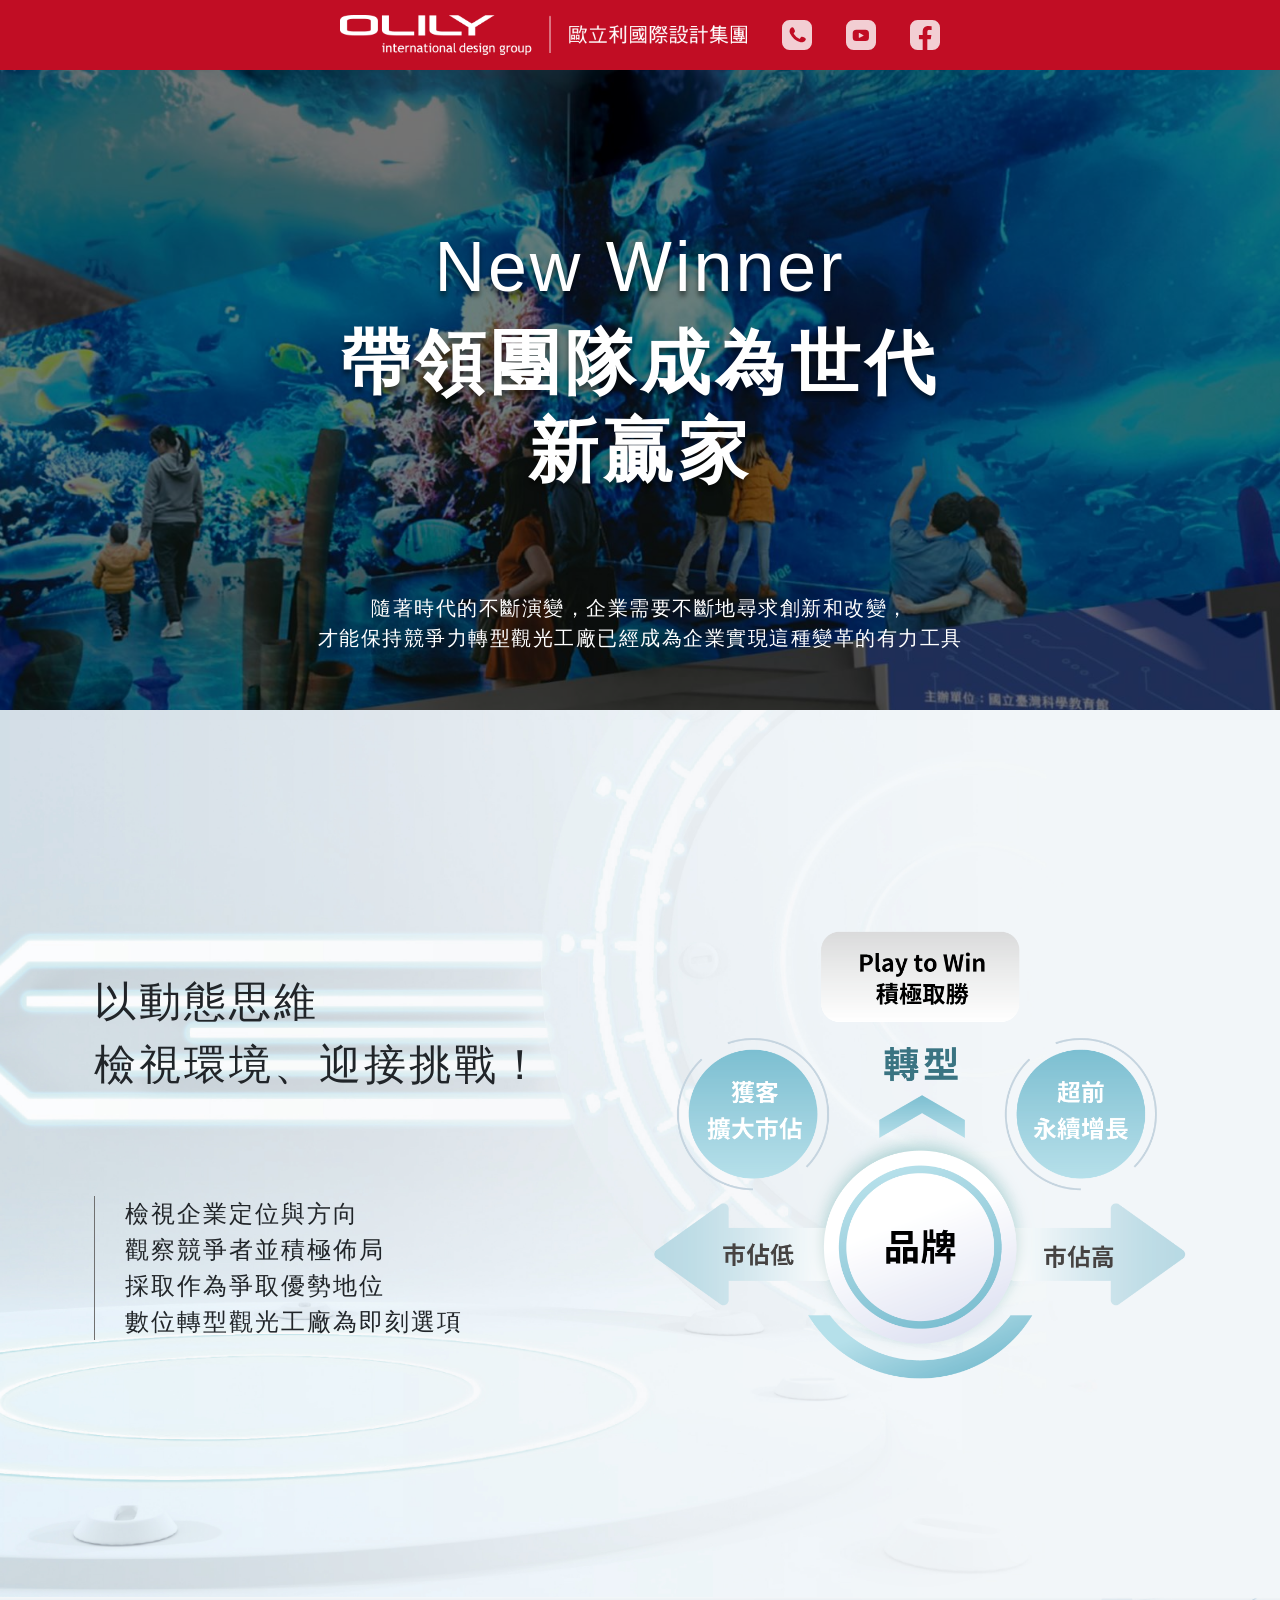
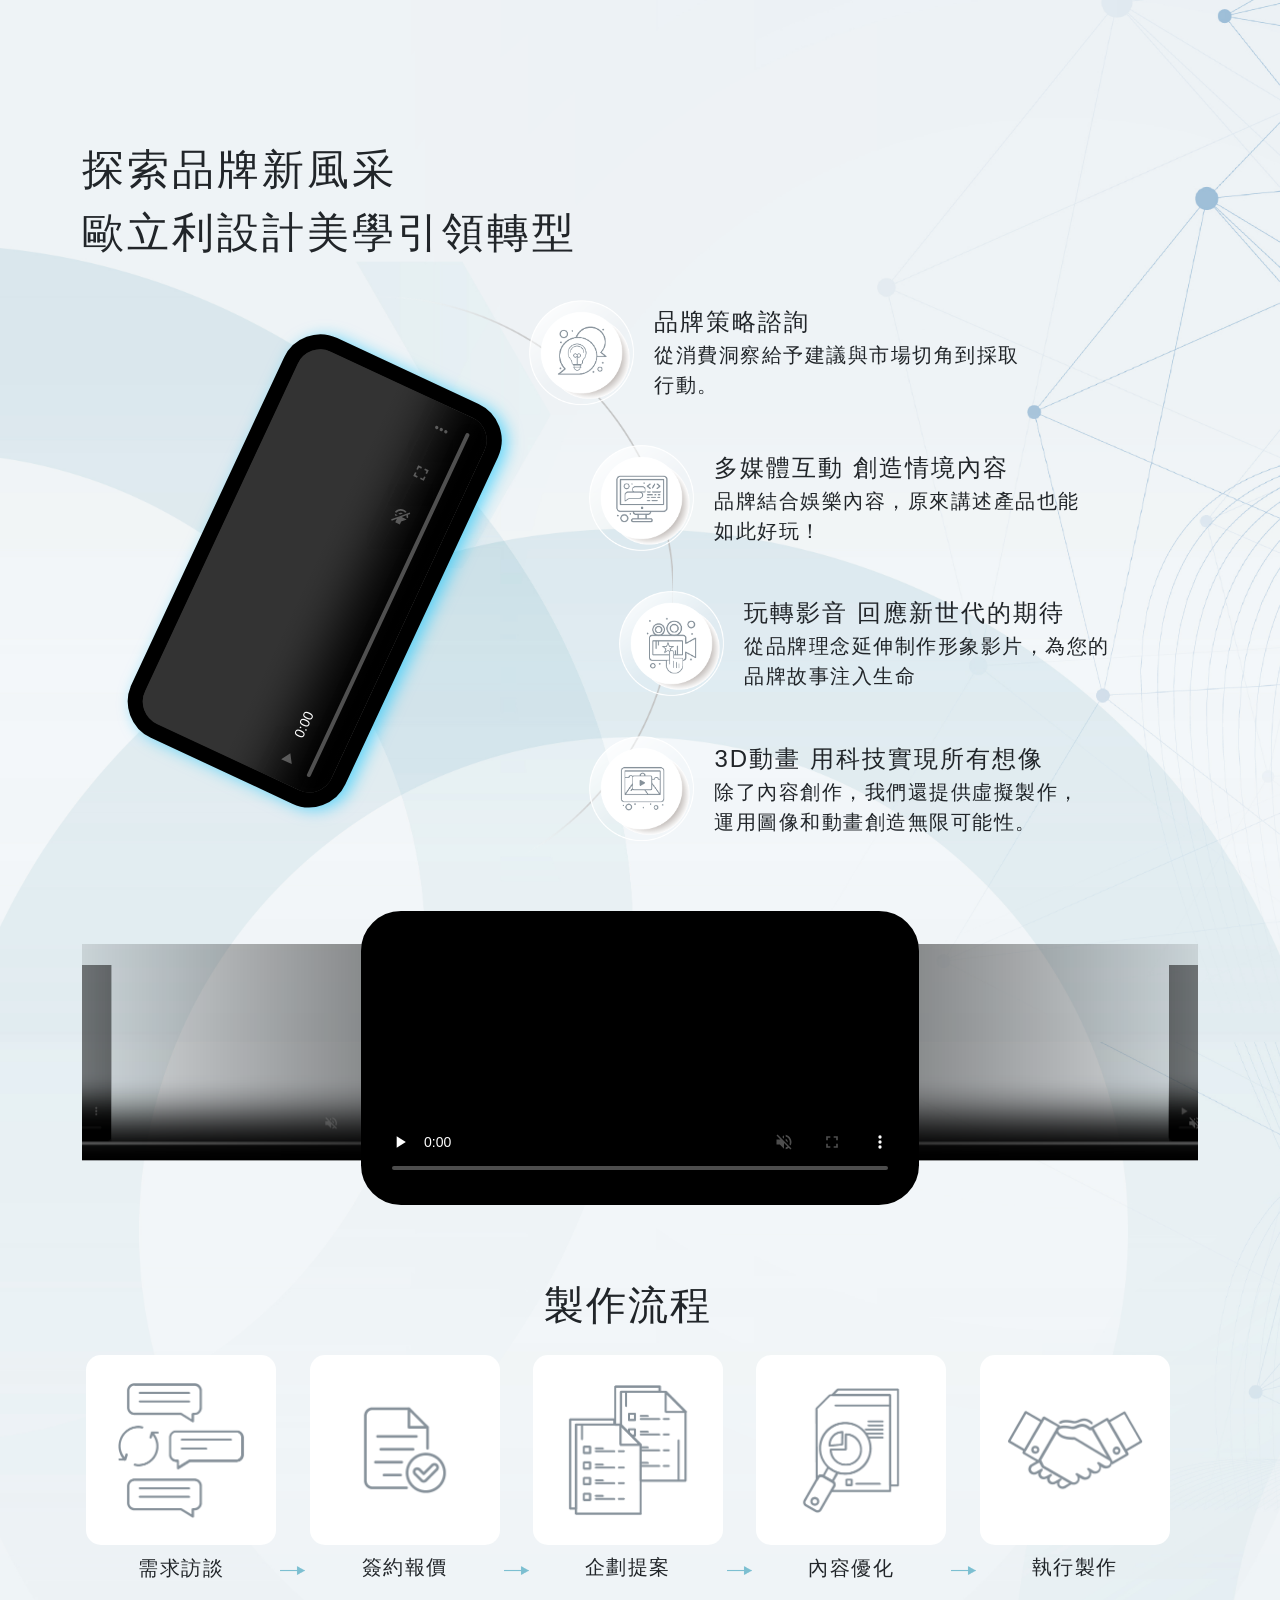
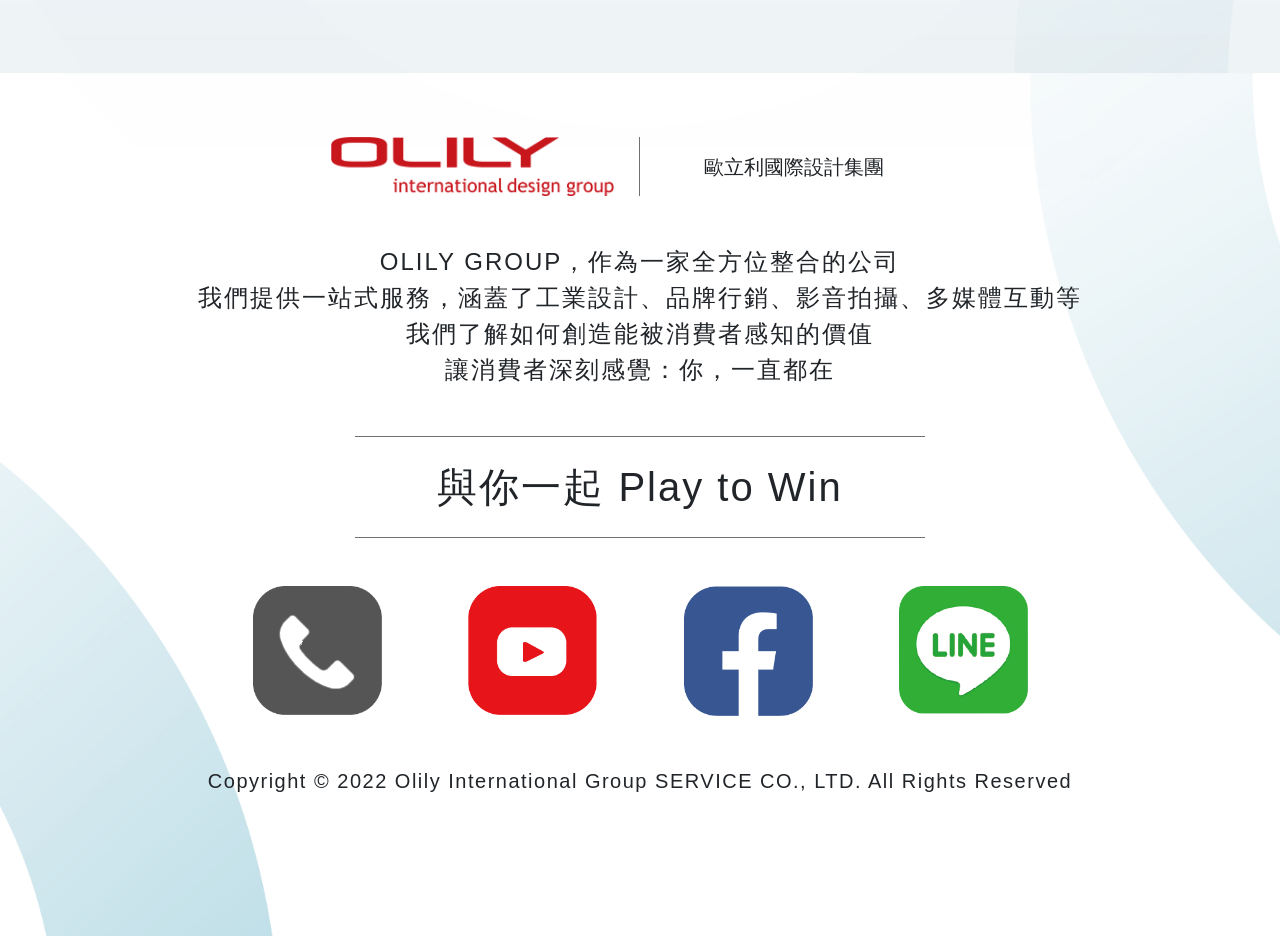
==== index.html @ 5046ef15 "push files" ====
<!DOCTYPE html>
<html lang="zh-TW">
<head>
    <meta charset="UTF-8">
    <meta http-equiv="X-UA-Compatible" content="IE=edge">
    <meta name="viewport" content="width=device-width, initial-scale=1.0">
    <title>歐立利影音服務EDM</title>
    <!-- line FB  -->
	<meta property="og:title" content="帶領團隊成為世代新贏家" />
	<meta property="og:description" content="以動態思維檢視環境、迎接挑戰！數位轉型為即刻選項" />
	<meta property="og:image" content="./img/share_1000X525.jpg" />
	<meta property="og:url" content="https://www.o-plus.com.tw/MediaLab6.0"/>
    <meta property="og:image:width" content="1000" />
    <meta property="og:image:height" content="525" />
    <meta name="twitter:title" content="帶領團隊成為世代新贏家">
    <link rel="shortcut icon" href="./img/icon.png" sizes="32x32">
    <!-- bootstrap -->
    <link href="https://cdn.jsdelivr.net/npm/bootstrap@5.0.2/dist/css/bootstrap.min.css" rel="stylesheet" integrity="sha384-EVSTQN3/azprG1Anm3QDgpJLIm9Nao0Yz1ztcQTwFspd3yD65VohhpuuCOmLASjC" crossorigin="anonymous">
    <link rel="stylesheet" href="https://cdn.jsdelivr.net/npm/bootstrap-icons@1.10.2/font/bootstrap-icons.css">
    <!-- CSS  -->
	<link rel="stylesheet" href="./css/reset.css">
    <link rel="stylesheet" href="./css/style.css">
</head>  
<body>
    <nav>
        <div class="logo_bar">
            <a href="https://www.olily.com/" target="_blank" alt="歐立利國際設計集團" title="歐立利國際設計集團"><img src="./img/logo_olily_w.png" alt="歐立利國際設計集團"></a>
            <a href="tel:02-26551989" class="icon"><img src="./img/icon_phone.svg" alt="電話" title="電話"></a>
            <a href="https://www.youtube.com/user/odesigner" target="_blank" class="icon"><img src="./img/icon_yt.svg" alt="Youtube" title="Youtube"></a>
            <a href="https://www.facebook.com/Olily.Design" target="_blank" class="icon"><img src="./img/icon_fb.svg" alt="Facebook" title="Facebook"></a>
        </div>
    </nav>
    <section class="video">
        <div class="video_mp4">
            <video id="myVideo_pad" autoplay="autoplay" loop="loop" muted defaultMuted playsinline poster="./upload/video_bg.JPG">
                <source src="./videos/s1_video2.mp4" type="video/mp4">
            </video>
        </div>
        <div class="video_title1">
            <h1 class="fz_l">New Winner</h1>
            <h2 class="fz_xl">帶領團隊成為世代<br>新贏家</h2>
        </div>
        <div class="video_title2">
            <h2 class="fz_xs">隨著時代的不斷演變，企業需要不斷地尋求創新和改變，<br>才能保持競爭力轉型觀光工廠已經成為企業實現這種變革的有力工具</h2>
        </div>
    </section>
    <main>
        <section class="first" id="first">
            <div class="container">
                <div class="row m-auto d-flex align-items-center">
                    <div class="col-md-6 col-12">
                        <div class="subtitle">
                            <h2 class="fz_ls">以動態思維<br>檢視環境、迎接挑戰！</h2>
                        </div>
                        <div class="featured">
                            <p class="fz_s">檢視企業定位與方向</p>
                            <p class="fz_s">觀察競爭者並積極佈局</p>
                            <p class="fz_s">採取作為爭取優勢地位</p>
                            <p class="fz_s">數位轉型觀光工廠為即刻選項</p>
                        </div>
                    </div>
                    <div class="col-md-6 col-12">
                        <div class="imgbox">
                            <img src="./upload/b01.png" alt="">
                        </div>
                    </div>
                </div>
            </div>
        </section>
        <section class="second" id="second">
            <div class="container">
                <div class="row mb-3">
                    <div class="col-12">
                        <div class="subtitle">
                            <h2 class="fz_ls">探索品牌新風采<br>歐立利設計美學引領轉型</h2>
                        </div>
                    </div>
                </div>
                <div class="row align-items-center m-auto">
                    <div class="col-md-5 col-12">
                        <div class="skew">
                            <video id="myVideo_s2" autoplay="" loop="" playsinline="" controls="" muted="">
                                <source src="./video/portfolio.mp4" type="video/mp4">
                            </video>
                        </div>
                    </div>
                    <div class="col-md-7 col-12">
                        <div class="circlebox">
                            <div class="circle">
                                <div class="item">
                                    <div class="Img"><img src="./upload/c01.png" alt=""></div>
                                    <div class="Txt">
                                        <h3 class="fz_s">品牌策略諮詢</h3>
                                        <h4 class="fz_xs">從消費洞察給予建議與市場切角到採取行動。</h4>
                                    </div>
                                </div>
                            </div>
                            <div class="circle">
                                <div class="item">
                                    <div class="Img"><img src="./upload/c02.png" alt=""></div>
                                    <div class="Txt">
                                        <h3 class="fz_s">多媒體互動 創造情境內容</h3>
                                        <h4 class="fz_xs">品牌結合娛樂內容，原來講述產品也能 如此好玩！</h4>
                                    </div>
                                </div>
                            </div>
                            <div class="circle">
                                <div class="item">
                                    <div class="Img"><img src="./upload/c03.png" alt=""></div>
                                    <div class="Txt">
                                        <h3 class="fz_s">玩轉影音 回應新世代的期待</h3>
                                        <h4 class="fz_xs">從品牌理念延伸制作形象影片，為您的品牌故事注入生命</h4>
                                    </div>
                                </div>
                            </div>
                            <div class="circle">
                                <div class="item">
                                    <div class="Img"><img src="./upload/c04.png" alt=""></div>
                                    <div class="Txt">
                                        <h3 class="fz_s">3D動畫 用科技實現所有想像</h3>
                                        <h4 class="fz_xs">除了內容創作，我們還提供虛擬製作，運用圖像和動畫創造無限可能性。</h4>
                                    </div>
                                </div>
                            </div>
                        </div>
                    </div>
                </div>
                <div class="carousel-3D-swiper-section">
                    <!-- Slider main container -->
                    <div class="carousel-3D-swiper">
                        <!-- Additional required wrapper -->
                        <div class="swiper-wrapper" style="max-width: 1200px;">
                            <!-- Slides -->
                            <!-- <div class="swiper-slide">
                                <div class="image-wrapper aspect-video">
                                    <div class="swiper_mp4">
                                        <video id="vidpause" preload="none" muted playsinline controls poster="./upload/video_bg.JPG">
                                            <source src="./videos/s1_video2.mp4" type="video/mp4">
                                        </video>
                                    </div>
                                </div>
                            </div> -->
                            <div class="swiper-slide">
                                <div class="image-wrapper aspect-video">
                                    <div class="swiper_mp4" data-bs-toggle="modal" data-bs-target="#exampleModal-01">
                                        <video id="vidpause" preload="none" muted playsinline controls poster="./upload/bg1-01.JPG">
                                            <source src="./videos/video-01.mp4" type="video/mp4">
                                        </video>
                                    </div>
                                </div>
                            </div>
                            <div class="swiper-slide">
                                <div class="image-wrapper aspect-video">
                                    <div class="swiper_mp4" data-bs-toggle="modal" data-bs-target="#exampleModal-02">
                                        <video id="vidpause" preload="none" muted playsinline controls poster="./upload/bg1-02.JPG">
                                            <source src="./videos/video-02.mp4" type="video/mp4">
                                        </video>
                                    </div>
                                </div>
                            </div>
                            <div class="swiper-slide">
                                <div class="image-wrapper aspect-video">
                                    <div class="swiper_mp4" data-bs-toggle="modal" data-bs-target="#exampleModal-03">
                                        <video id="vidpause" preload="none" muted playsinline controls poster="./upload/bg1-03.JPG">
                                            <source src="./videos/video-03.mp4" type="video/mp4">
                                        </video>
                                    </div>
                                </div>
                            </div>
                        </div>
                        <!-- pagination -->
                        <div class="swiper-button-prev"></div>
                        <div class="swiper-button-next"></div>
                        <!-- <div class="swiper-pagination" style="bottom: -50px;"></div> -->
                    </div>
                </div>
                <div class="row process">
                    <h2 class="fz_m text-center">製作流程</h2>
                    <div class="process_outer">
                        <div class="process_box">
                            <img src="./upload/p01.png">
                            <h4 class="fz_xs">需求訪談</h4>
                        </div>
                        <div class="arrow"><img src="./upload/parrow.png" alt=""></div>
                        <div class="process_box">
                            <img src="./upload/p02.png">
                            <h4 class="fz_xs">簽約報價</h4>
                        </div>
                        <div class="arrow"><img src="./upload/parrow.png" alt=""></div>
                        <div class="process_box">
                            <img src="./upload/p03.png">
                            <h4 class="fz_xs">企劃提案</h4>
                        </div>
                        <div class="arrow"><img src="./upload/parrow.png" alt=""></div>
                        <div class="process_box">
                            <img src="./upload/p04.png">
                            <h4 class="fz_xs">內容優化</h4>
                        </div>
                        <div class="arrow"><img src="./upload/parrow.png" alt=""></div>
                        <div class="process_box">
                            <img src="./upload/p05.png">
                            <h4 class="fz_xs">執行製作</h4>
                        </div>
                    </div>
                </div>
            </div>
        </section>        
    </main>
    <footer id="footer">
        <div class="container">
            <div class="row m-auto">
                <div class="col-lg-10 col-12 ftlogo">
                    <div class="col-lg-4 col-5"><img src="./img/logo_olily_r-01.png" alt=""></div>
                    <div class="col-lg-4 col-5"><h4>歐立利國際設計集團</h4></div>
                </div>
                <div class="col-12 mt-5 mb-5">
                    <p class="fz_s text-center">OLILY GROUP，作為一家全方位整合的公司<br>我們提供一站式服務，涵蓋了工業設計、品牌行銷、影音拍攝、多媒體互動等<br>我們了解如何創造能被消費者感知的價值<br>讓消費者深刻感覺：你，一直都在</p>
                </div>
                <div class="col-12 mb-5 ftslogan">
                    <p class="fz_m text-center">與你一起 Play to Win</p>
                </div>
                <ul class="horizontal-list">
                    <li><a href="tel:02-2655-1989"><img src="./img/logo_phone.png" alt="立即播打電話"></a></li>
                    <li><a href="https://www.youtube.com/user/odesigner" target="_blank"><img src="./img/logo_youtube.png" alt="youtube頻道"></a></li>
                    <li><a href="https://www.facebook.com/Olily.Design" target="_blank"><img src="./img/logo_fb.png" alt="facebook粉絲團"></a></li>
                    <li><a href="https://lin.ee/BRQb7PG" target="_blank"><img src="./img/logo_line.png" alt="line好友"></a></li>
                </ul>
                <div class="col-12">
                    <h4 class="fz_xs">Copyright © 2022 Olily International Group SERVICE CO., LTD. All Rights Reserved</h4>
                </div>
            </div>
        </div>
    </footer>
    <div class="gotop"><a href="javascript: void(0)">Top</a></div>

    <!-- Modal-01 -->
    <div class="modal fade" id="exampleModal-01" tabindex="-1" aria-labelledby="exampleModalLabel" aria-hidden="true">
        <div class="modal-dialog">
            <div class="modal-content">
                <div class="modal-header">
                    <button type="button" class="btn-close" data-bs-dismiss="modal" aria-label="Close"></button>
                </div>
                <div class="modal-body">
                    <video loop="" playsinline="" controls="" autoplay="0" muted width="100%" height="100%" style="background-color: #000;">
                        <source src="./videos/video-01.mp4" type="video/mp4">
                    </video>
                </div>
            </div>
        </div>
    </div>
    <!-- Modal-02 -->
    <div class="modal fade" id="exampleModal-02" tabindex="-1" aria-labelledby="exampleModalLabel" aria-hidden="true">
        <div class="modal-dialog">
            <div class="modal-content">
                <div class="modal-header">
                    <button type="button" class="btn-close" data-bs-dismiss="modal" aria-label="Close"></button>
                </div>
                <div class="modal-body">
                    <video loop="" playsinline="" controls="" autoplay="0" muted width="100%" height="100%" style="background-color: #000;">
                        <source src="./videos/video-02.mp4" type="video/mp4">
                    </video>
                </div>
            </div>
        </div>
    </div>
    <!-- Modal-03 -->
    <div class="modal fade" id="exampleModal-03" tabindex="-1" aria-labelledby="exampleModalLabel" aria-hidden="true">
        <div class="modal-dialog">
            <div class="modal-content">
                <div class="modal-header">
                    <button type="button" class="btn-close" data-bs-dismiss="modal" aria-label="Close"></button>
                </div>
                <div class="modal-body">
                    <video loop="" playsinline="" controls="" autoplay="0" muted width="100%" height="100%" style="background-color: #000;">
                        <source src="./videos/video-03.mp4" type="video/mp4">
                    </video>
                </div>
            </div>
        </div>
    </div>





    <script src="./js/jquery-3.6.0.min.js"></script>
    <script src="./js/index.js"></script>
    <!-- swiper 3D carousel -->
    <link rel="stylesheet" href="./js/cdnjs.cloudflare.com_ajax_libs_Swiper_4.4.2_css_swiper.min.css">
    <script src="./js/cdnjs.cloudflare.com_ajax_libs_Swiper_4.4.2_js_swiper.min.js"></script>
    <!-- bootstrap -->
    <script src="https://cdn.jsdelivr.net/npm/bootstrap@5.2.3/dist/js/bootstrap.bundle.min.js" integrity="sha384-kenU1KFdBIe4zVF0s0G1M5b4hcpxyD9F7jL+jjXkk+Q2h455rYXK/7HAuoJl+0I4" crossorigin="anonymous"></script>
    <script src="https://cdn.jsdelivr.net/npm/@popperjs/core@2.11.6/dist/umd/popper.min.js" integrity="sha384-oBqDVmMz9ATKxIep9tiCxS/Z9fNfEXiDAYTujMAeBAsjFuCZSmKbSSUnQlmh/jp3" crossorigin="anonymous"></script>
</body>
</html>
---- css/style.css ----
* {
  margin: 0;
  padding: 0;
  max-width: 100%;
}
* .fz_xl {
  font-size: 86px;
  line-height: 1.25;
  letter-spacing: 5px;
  text-shadow: 0 5px 5px rgba(0, 0, 0, 0.5);
  font-weight: 600;
}
@media (max-width: 1440px) {
  * .fz_xl {
    font-size: 70px;
  }
}
@media (max-width: 1200px) {
  * .fz_xl {
    font-size: 50px;
  }
}
@media (max-width: 991px) {
  * .fz_xl {
    font-size: 44px;
  }
}
@media (max-width: 768px) {
  * .fz_xl {
    font-size: 42px;
  }
}
@media (max-width: 576px) {
  * .fz_xl {
    font-size: 36px;
  }
}
@media (max-width: 480px) {
  * .fz_xl {
    font-size: 32px;
  }
}
* .fz_l {
  font-size: 72px;
  line-height: 1.5;
  letter-spacing: 3px;
  text-shadow: 0 5px 5px rgba(0, 0, 0, 0.5);
  font-weight: 500;
}
@media (max-width: 1440px) {
  * .fz_l {
    font-size: 70px;
  }
}
@media (max-width: 1200px) {
  * .fz_l {
    font-size: 50px;
  }
}
@media (max-width: 991px) {
  * .fz_l {
    font-size: 48px;
  }
}
@media (max-width: 768px) {
  * .fz_l {
    font-size: 36px;
  }
}
@media (max-width: 576px) {
  * .fz_l {
    font-size: 30px;
    letter-spacing: 0px;
  }
}
* .fz_ls {
  font-size: 55px;
  line-height: 1.5;
  letter-spacing: 3px;
  font-weight: 500;
}
@media (max-width: 1440px) {
  * .fz_ls {
    font-size: 42px;
  }
}
@media (max-width: 1200px) {
  * .fz_ls {
    font-size: 40px;
  }
}
@media (max-width: 991px) {
  * .fz_ls {
    font-size: 36px;
  }
}
@media (max-width: 768px) {
  * .fz_ls {
    font-size: 32px;
  }
}
@media (max-width: 576px) {
  * .fz_ls {
    font-size: 28px;
    letter-spacing: 0px;
  }
}
* .fz_m {
  font-size: 40px;
  line-height: 1.5;
  letter-spacing: 2px;
  font-weight: 500;
}
@media (max-width: 1200px) {
  * .fz_m {
    font-size: 36px;
  }
}
@media (max-width: 991px) {
  * .fz_m {
    font-size: 28px;
  }
}
@media (max-width: 768px) {
  * .fz_m {
    font-size: 24px;
  }
}
* .fz_s {
  font-size: 24px;
  line-height: 1.5;
  letter-spacing: 2px;
  font-weight: 500;
}
@media (max-width: 991px) {
  * .fz_s {
    font-size: 20px;
  }
}
@media (max-width: 768px) {
  * .fz_s {
    font-size: 18px;
  }
}
@media (max-width: 575px) {
  * .fz_s {
    font-size: 16px;
  }
}
* .fz_xs {
  font-size: 20px;
  line-height: 1.5;
  letter-spacing: 1.5px;
  font-weight: 500;
}
@media (max-width: 768px) {
  * .fz_xs {
    font-size: 16px;
    letter-spacing: 0;
  }
}
* .color-w {
  color: #fff;
}
* .color-yl {
  color: #d1cdb9;
}
* .color-by {
  color: #D2B281;
}
* .color-p {
  color: #B4B3C9;
}
* .color-pd {
  color: #36394B;
}
* .color-gl {
  color: #B2B3B3;
}

@keyframes fadeIn {
  0% {
    transform: translate(0%, 100%);
    opacity: 0.8;
  }
  100% {
    transform: translate(0%, 0%);
    opacity: 1;
  }
}
nav .logo_bar {
  display: block;
  width: 100%;
  position: fixed;
  top: 0;
  background-color: rgb(193, 13, 36);
  text-align: center;
  z-index: 10;
  transition: all 0.5s;
  height: 70px;
}
nav .logo_bar a {
  display: inline-block;
  color: #fff;
  padding: 15px;
}
nav .logo_bar a:nth-child(1) img {
  max-height: 40px;
  opacity: 1;
}
nav .logo_bar a img {
  min-width: 30px;
  min-height: 30px;
  opacity: 0.8;
  animation: all 2s;
}
nav .logo_bar a img:hover {
  opacity: 1;
}
@media (max-width: 768px) {
  nav .logo_bar .icon {
    display: none;
  }
}

section.video {
  padding-top: 70px;
  position: relative;
}

.video_mp4 {
  position: relative;
  overflow: hidden;
  padding-bottom: 50%;
  background-color: #000;
}
@media (max-width: 768px) {
  .video_mp4 {
    padding-bottom: 110%;
  }
}
.video_mp4::after {
  position: absolute;
  content: "";
  display: block;
  background-color: rgba(0, 0, 0, 0.5);
  width: 100%;
  height: 100%;
  top: 0;
}
.video_mp4 video {
  position: absolute;
  top: 50%;
  left: 50%;
  transform: translate(-50%, -50%);
  width: 100%;
  -o-object-fit: cover;
     object-fit: cover;
  height: 100%;
}

.video_title1 {
  position: absolute;
  top: 50%;
  left: 50%;
  transform: translate(-50%, -50%);
  width: 90%;
  z-index: 2;
  color: #fff;
  text-align: center;
}

.video_title2 {
  position: absolute;
  bottom: 8%;
  left: 50%;
  transform: translateX(-50%);
  width: 90%;
  z-index: 2;
  color: #fff;
  text-align: center;
}

.first {
  background: url(../upload/bg01.jpg) center center/cover no-repeat;
  padding: 160px 0;
}
@media (max-width: 768px) {
  .first {
    padding: 50px 0;
  }
}
.first .subtitle, .first .featured {
  text-align: left;
  margin: 100px auto;
}
@media (max-width: 768px) {
  .first .subtitle, .first .featured {
    text-align: center;
    margin: 20px auto;
  }
}
.first .featured {
  position: relative;
  padding-left: 30px;
  border-left: 1px solid #707070;
}
@media (max-width: 768px) {
  .first .featured {
    border-left: 0px;
  }
}

.second {
  background: url(../upload/bg02.jpg) center center/cover no-repeat;
  padding-bottom: 10%;
  position: relative;
  top: -3px;
}
.second .container {
  padding-top: 11%;
}

.skew {
  position: relative;
}
.skew video {
  width: 100%;
  border: 15px solid #000;
  border-radius: 40px;
  box-shadow: 0px 6px 15px rgba(15, 199, 255, 0.6);
  background-color: #242424;
  transform: rotate(-65deg);
}
@media (max-width: 1200px) {
  .skew video {
    border-radius: 25px;
  }
}
@media (max-width: 768px) {
  .skew video {
    transform: rotate(0deg);
  }
}

.circlebox {
  position: relative;
}
.circlebox::after {
  content: "";
  position: absolute;
  background: url(../upload/c05.png) center center/contain no-repeat;
  width: 100%;
  height: 100%;
  top: 50%;
  left: -60%;
  transform: translateY(-50%);
}
@media (max-width: 768px) {
  .circlebox::after {
    transform: translateY(-50%) rotate(18deg);
  }
}

.circle {
  padding: 20px 0;
  position: relative;
  z-index: 5;
  display: inline-block;
}
@media (max-width: 768px) {
  .circle {
    width: 90%;
  }
}
.circle .item {
  display: flex;
  align-items: center;
}
.circle .item .Img {
  width: 20%;
  padding-right: 20px;
}
.circle .item .Txt {
  width: 60%;
  word-break: break-all;
}
.circle:nth-child(1) {
  transform: translateX(-30px);
}
@media (max-width: 768px) {
  .circle:nth-child(1) {
    transform: translateX(0px);
  }
}
.circle:nth-child(2) {
  transform: translateX(30px);
}
@media (max-width: 768px) {
  .circle:nth-child(2) {
    transform: translateX(30px);
  }
}
.circle:nth-child(3) {
  transform: translateX(60px);
}
@media (max-width: 768px) {
  .circle:nth-child(3) {
    transform: translateX(30px);
  }
}
.circle:nth-child(4) {
  transform: translateX(30px);
}
@media (max-width: 768px) {
  .circle:nth-child(4) {
    transform: translateX(0px);
  }
}

.carousel-3D-swiper-section {
  display: flex;
  justify-content: center;
  align-items: center;
  font-size: 14px;
  color: #000;
  margin: 50px auto;
  padding: 0;
  max-width: 1200px;
  overflow: hidden;
}

.carousel-3D-swiper {
  overflow: hidden;
}

.carousel-3D-swiper .swiper-slide {
  position: relative;
  cursor: pointer;
}

.carousel-3D-swiper .image-wrapper {
  overflow: hidden;
}

.carousel-3D-swiper .image-wrapper video {
  display: block;
  width: 100%;
  height: 100%;
  -o-object-fit: cover;
  object-fit: cover;
  border-radius: 8px;
  -webkit-box-reflect: below 5px -webkit-linear-gradient(bottom, rgba(255, 0, 0, 0.1) 0%, transparent 32px, transparent 100%);
}

.carousel-3D-swiper-section .swiper-pagination-bullet {
  margin: 0 4px;
  width: 16px;
  height: 16px;
  z-index: 50;
}

.carousel-3D-swiper-section .swiper-pagination-bullet-active {
  opacity: 1;
  background: orange;
}

.swiper-slide-active {
  position: relative;
  overflow: hidden;
  background-color: #000;
  width: 100%;
  border: 15px solid #000;
  border-radius: 40px;
}
@media (max-width: 768px) {
  .swiper-slide-active {
    border: 5px solid #000;
    border-radius: 10px;
  }
}

.swiper-button-prev {
  background-image: url(../imgs/btn-prev.svg) !important;
}

.swiper-button-next {
  background-image: url(../imgs/btn-next.svg) !important;
}

.process h2 {
  margin: 20px auto;
}

.process_outer {
  display: flex;
  flex-wrap: wrap;
  width: 100%;
  margin: 0 auto;
  justify-content: center;
}

.process_box {
  margin: 0 auto;
  width: 190px;
  height: 190px;
  background-color: #fff;
  padding: 25px;
  border-radius: 15px;
  position: relative;
}
@media (max-width: 1200px) {
  .process_box {
    margin: 50px 0 0 0;
  }
}
@media (max-width: 576px) {
  .process_box {
    width: 45%;
  }
}
.process_box h4 {
  margin: 32px 0 0;
  position: relative;
  text-align: center;
}

.arrow {
  width: 25px;
  justify-content: center;
  align-items: flex-end;
  display: flex;
  bottom: -30px;
  position: relative;
}

body {
  -webkit-overflow-scrolling: touch;
  font-family: "Noto Sans TC", sans-serif;
  overflow-x: hidden;
}
body main {
  position: relative;
}

footer {
  text-align: center;
  background: url(../upload/bg03.jpg) center center/cover no-repeat;
  padding-bottom: 15%;
  position: relative;
  top: -3px;
}
@media (max-width: 1440px) {
  footer {
    padding-bottom: 11%;
  }
}
@media (max-width: 1200px) {
  footer {
    padding-bottom: 5%;
  }
}
footer .container {
  padding: 5% 0 0;
}

.ftlogo {
  display: flex;
  align-items: center;
  justify-content: center;
  margin: 0 auto;
}
.ftlogo img {
  position: relative;
  border-right: 1px solid #707070;
  padding-right: 25px;
}
@media (max-width: 768px) {
  .ftlogo img {
    padding-right: 8px;
  }
}
.ftlogo h4 {
  font-size: 32px;
}
@media (max-width: 1200px) {
  .ftlogo h4 {
    font-size: 28px;
  }
}
@media (max-width: 1440px) {
  .ftlogo h4 {
    font-size: 20px;
  }
}
@media (max-width: 480px) {
  .ftlogo h4 {
    font-size: 16px;
  }
}

.ftslogan {
  position: relative;
  padding: 20px 0;
  width: 50%;
  margin: 0 auto;
  text-align: center;
  border-top: 1px solid #707070;
  border-bottom: 1px solid #707070;
}
@media (max-width: 576px) {
  .ftslogan {
    width: 70%;
  }
}
@media (max-width: 480px) {
  .ftslogan {
    width: 80%;
  }
}

.md_title {
  padding: 100px 0 50px;
}
@media (max-width: 1200px) {
  .md_title {
    padding: 50px 0 20px;
  }
}

.horizontal-list {
  justify-content: center;
  display: flex;
  padding-bottom: 50px;
}
@media (max-width: 1200px) {
  .horizontal-list {
    padding: 20px 0;
  }
}
.horizontal-list li img {
  width: 60%;
}
@media (max-width: 1200px) {
  .horizontal-list li img {
    width: 50%;
  }
}
@media (max-width: 768px) {
  .horizontal-list li img {
    width: 60%;
  }
}

.modal .modal-dialog {
  max-width: 100%;
  margin: 0;
}
.modal .modal-dialog .modal-content {
  position: relative;
}
.modal .modal-dialog .modal-content .modal-header {
  background-color: #000;
  border: 0px;
  position: relative;
}
.modal .modal-dialog .modal-content .modal-header .btn-close {
  background-color: #fff;
}
.modal .modal-dialog .modal-content .modal-body {
  width: 100%;
  height: 95vh;
  display: block;
  justify-content: center;
  padding: 0;
}

.gotop a {
  text-decoration: none;
  display: block;
  width: 50px;
  height: 50px;
  line-height: 50px;
  background-color: rgb(195, 13, 36);
  opacity: 0.8;
  position: fixed;
  bottom: 30px;
  right: 10px;
  border-radius: 10px;
  color: #fff;
  text-align: center;
}/*# sourceMappingURL=style.css.map */
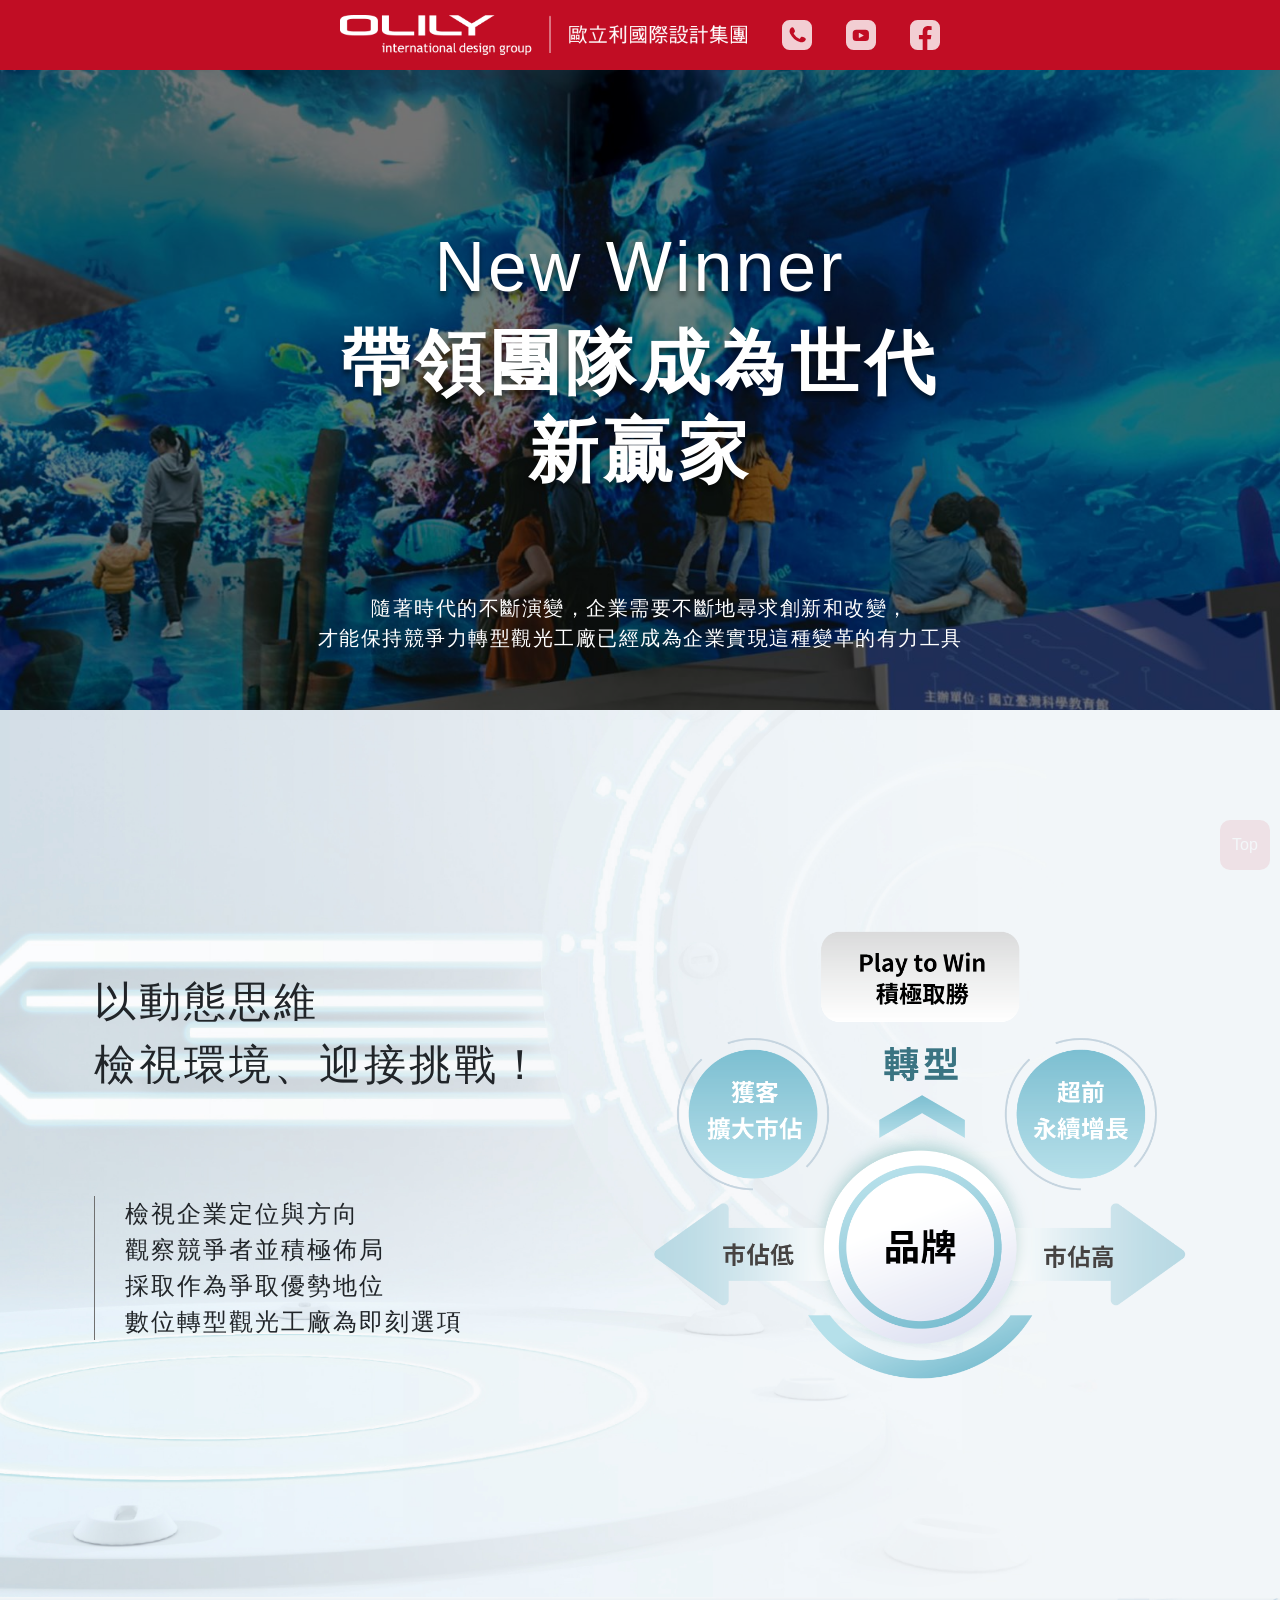
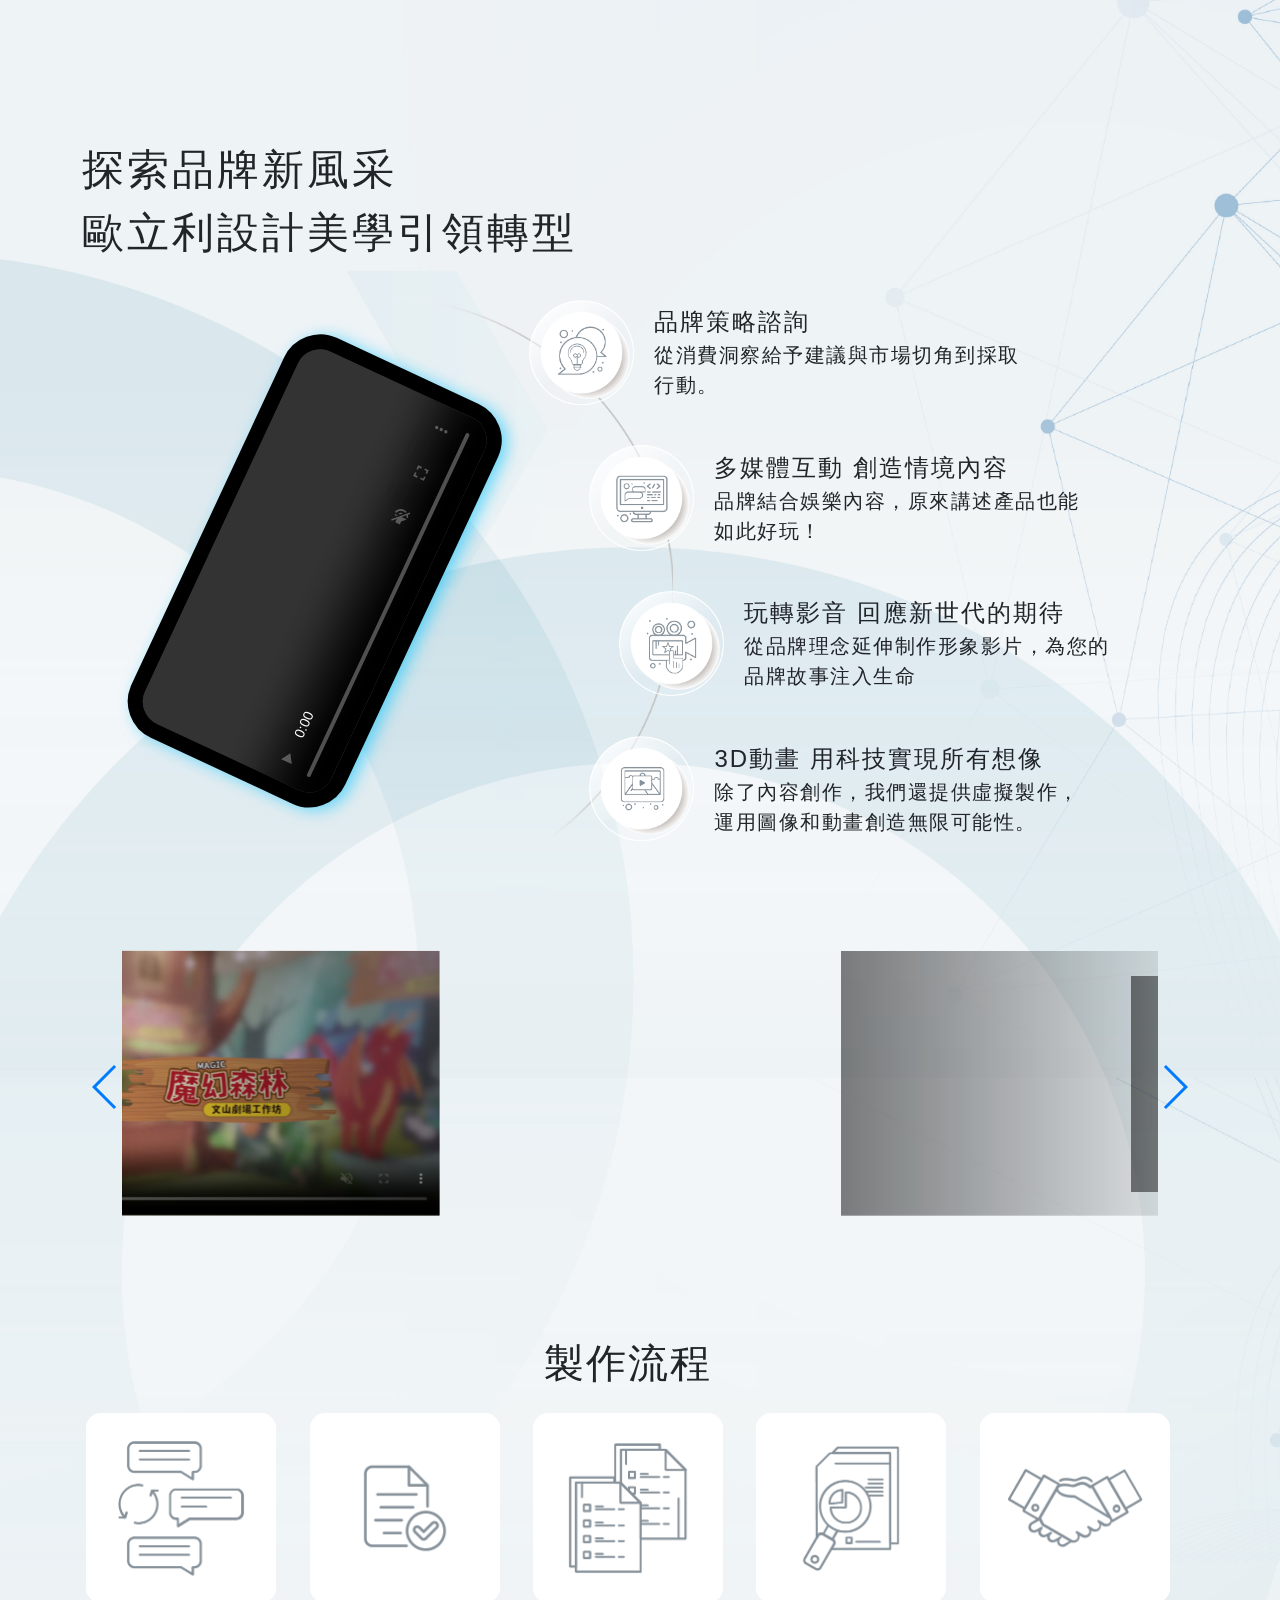
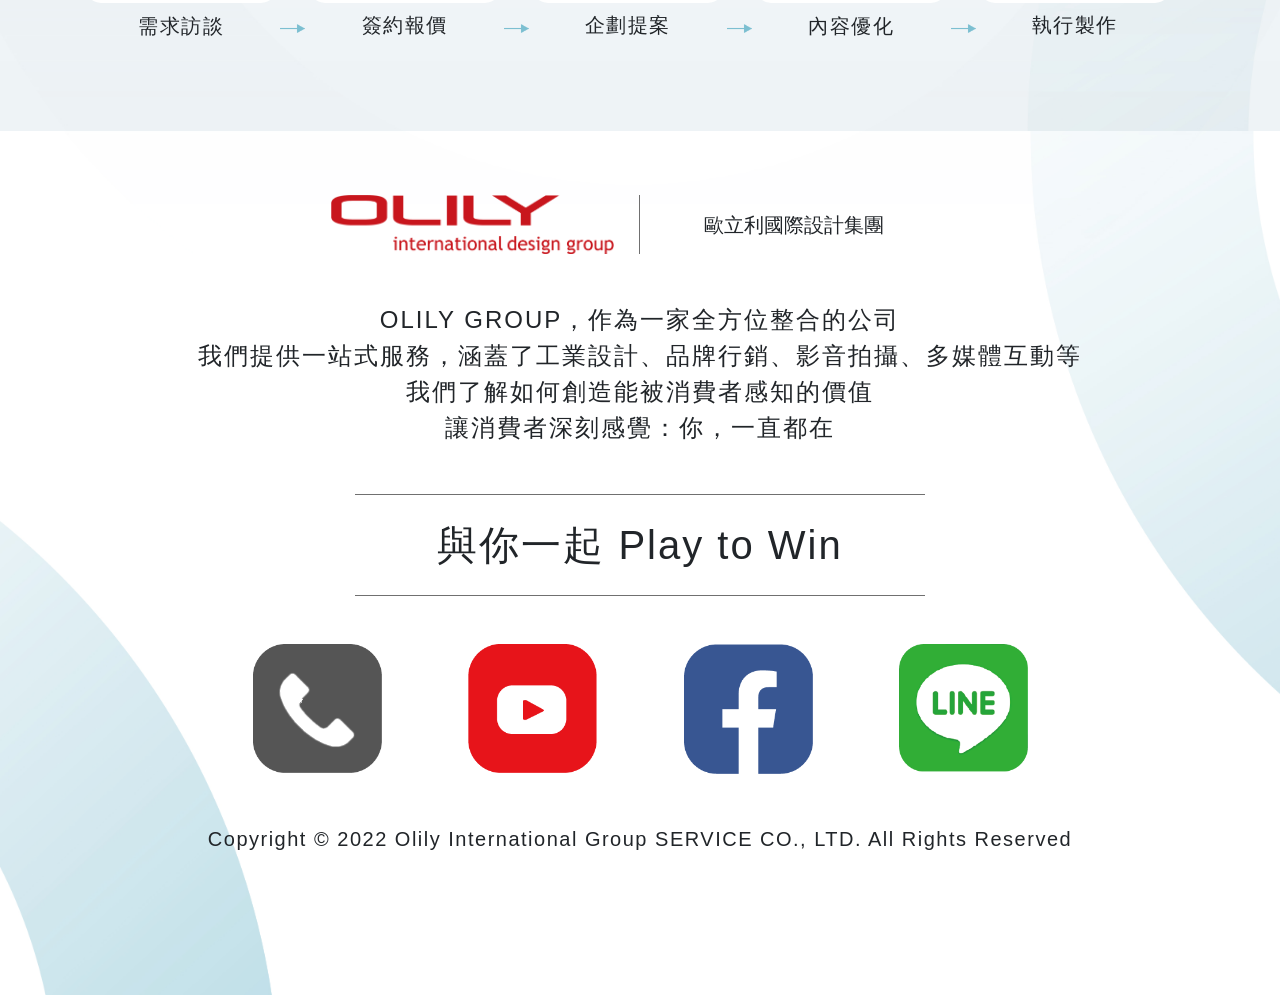
==== commit b010e4f2: "update swiper mp4" ====
--- a/index.html
+++ b/index.html
@@ -8,10 +8,10 @@
     <!-- line FB  -->
 	<meta property="og:title" content="帶領團隊成為世代新贏家" />
 	<meta property="og:description" content="以動態思維檢視環境、迎接挑戰！數位轉型為即刻選項" />
-	<meta property="og:image" content="./img/share_1000X525.jpg" />
-	<meta property="og:url" content="https://www.o-plus.com.tw/MediaLab6.0"/>
-    <meta property="og:image:width" content="1000" />
-    <meta property="og:image:height" content="525" />
+	<meta property="og:image" content="./img/favicon.png" />
+	<!-- <meta property="og:url" content="https://www.o-plus.com.tw/MediaLab6.0"/> -->
+    <meta property="og:image:width" content="500" />
+    <meta property="og:image:height" content="500" />
     <meta name="twitter:title" content="帶領團隊成為世代新贏家">
     <link rel="shortcut icon" href="./img/icon.png" sizes="32x32">
     <!-- bootstrap -->
@@ -80,7 +80,7 @@
                     <div class="col-md-5 col-12">
                         <div class="skew">
                             <video id="myVideo_s2" autoplay="" loop="" playsinline="" controls="" muted="">
-                                <source src="./video/portfolio.mp4" type="video/mp4">
+                                <source src="./videos/s1_video2.mp4" type="video/mp4">
                             </video>
                         </div>
                     </div>
@@ -129,50 +129,43 @@
                     <!-- Slider main container -->
                     <div class="carousel-3D-swiper">
                         <!-- Additional required wrapper -->
-                        <div class="swiper-wrapper" style="max-width: 1200px;">
+                        <div class="swiper-wrapper">
                             <!-- Slides -->
-                            <!-- <div class="swiper-slide">
+                            <div class="swiper-slide">
+                                <div class="image-wrapper aspect-video">
+                                    <!-- <div class="swiper_mp4" data-bs-toggle="modal" data-bs-target="#exampleModal-01"></div> -->
+                                    <div class="swiper_mp4">
+                                        <video id="vidpause" preload="none" muted playsinline controls poster="./upload/bg1-01.jpg">
+                                            <source src="./videos/video-01.mp4" type="video/mp4">
+                                        </video>
+                                    </div>
+                                </div>
+                            </div>
+                            <div class="swiper-slide">
                                 <div class="image-wrapper aspect-video">
                                     <div class="swiper_mp4">
-                                        <video id="vidpause" preload="none" muted playsinline controls poster="./upload/video_bg.JPG">
-                                            <source src="./videos/s1_video2.mp4" type="video/mp4">
+                                        <video id="vidpause" preload="none" muted playsinline controls poster="./upload/bg1-02.jpg">
+                                            <source src="./videos/video-02.mp4" type="video/mp4">
                                         </video>
                                     </div>
                                 </div>
-                            </div> -->
+                            </div>
                             <div class="swiper-slide">
                                 <div class="image-wrapper aspect-video">
-                                    <div class="swiper_mp4" data-bs-toggle="modal" data-bs-target="#exampleModal-01">
-                                        <video id="vidpause" preload="none" muted playsinline controls poster="./upload/bg1-01.JPG">
-                                            <source src="./videos/video-01.mp4" type="video/mp4">
-                                        </video>
-                                    </div>
-                                </div>
-                            </div>
-                            <div class="swiper-slide">
-                                <div class="image-wrapper aspect-video">
-                                    <div class="swiper_mp4" data-bs-toggle="modal" data-bs-target="#exampleModal-02">
-                                        <video id="vidpause" preload="none" muted playsinline controls poster="./upload/bg1-02.JPG">
-                                            <source src="./videos/video-02.mp4" type="video/mp4">
-                                        </video>
-                                    </div>
-                                </div>
-                            </div>
-                            <div class="swiper-slide">
-                                <div class="image-wrapper aspect-video">
-                                    <div class="swiper_mp4" data-bs-toggle="modal" data-bs-target="#exampleModal-03">
-                                        <video id="vidpause" preload="none" muted playsinline controls poster="./upload/bg1-03.JPG">
+                                    <div class="swiper_mp4">
+                                        <video id="vidpause" preload="none" muted playsinline controls poster="./upload/bg1-03.jpg">
                                             <source src="./videos/video-03.mp4" type="video/mp4">
                                         </video>
                                     </div>
                                 </div>
                             </div>
                         </div>
-                        <!-- pagination -->
-                        <div class="swiper-button-prev"></div>
-                        <div class="swiper-button-next"></div>
-                        <!-- <div class="swiper-pagination" style="bottom: -50px;"></div> -->
-                    </div>
+                       
+                    </div>
+                     <!-- pagination -->
+                     <div class="swiper-button-prev"></div>
+                     <div class="swiper-button-next"></div>
+                     <!-- <div class="swiper-pagination" style="bottom: -50px;"></div> -->
                 </div>
                 <div class="row process">
                     <h2 class="fz_m text-center">製作流程</h2>
--- a/css/style.css
+++ b/css/style.css
@@ -195,7 +195,7 @@
   top: 0;
   background-color: rgb(193, 13, 36);
   text-align: center;
-  z-index: 10;
+  z-index: 20;
   transition: all 0.5s;
   height: 70px;
 }
@@ -254,8 +254,7 @@
   left: 50%;
   transform: translate(-50%, -50%);
   width: 100%;
-  -o-object-fit: cover;
-     object-fit: cover;
+  object-fit: cover;
   height: 100%;
 }
 
@@ -428,10 +427,12 @@
   padding: 0;
   max-width: 1200px;
   overflow: hidden;
+  position: relative;
 }
 
 .carousel-3D-swiper {
   overflow: hidden;
+  margin: 0 40px;
 }
 
 .carousel-3D-swiper .swiper-slide {
@@ -449,7 +450,6 @@
   height: 100%;
   -o-object-fit: cover;
   object-fit: cover;
-  border-radius: 8px;
   -webkit-box-reflect: below 5px -webkit-linear-gradient(bottom, rgba(255, 0, 0, 0.1) 0%, transparent 32px, transparent 100%);
 }
 
@@ -471,21 +471,13 @@
   background-color: #000;
   width: 100%;
   border: 15px solid #000;
-  border-radius: 40px;
+  border-radius: 30px;
 }
 @media (max-width: 768px) {
   .swiper-slide-active {
     border: 5px solid #000;
     border-radius: 10px;
   }
-}
-
-.swiper-button-prev {
-  background-image: url(../imgs/btn-prev.svg) !important;
-}
-
-.swiper-button-next {
-  background-image: url(../imgs/btn-next.svg) !important;
 }
 
 .process h2 {
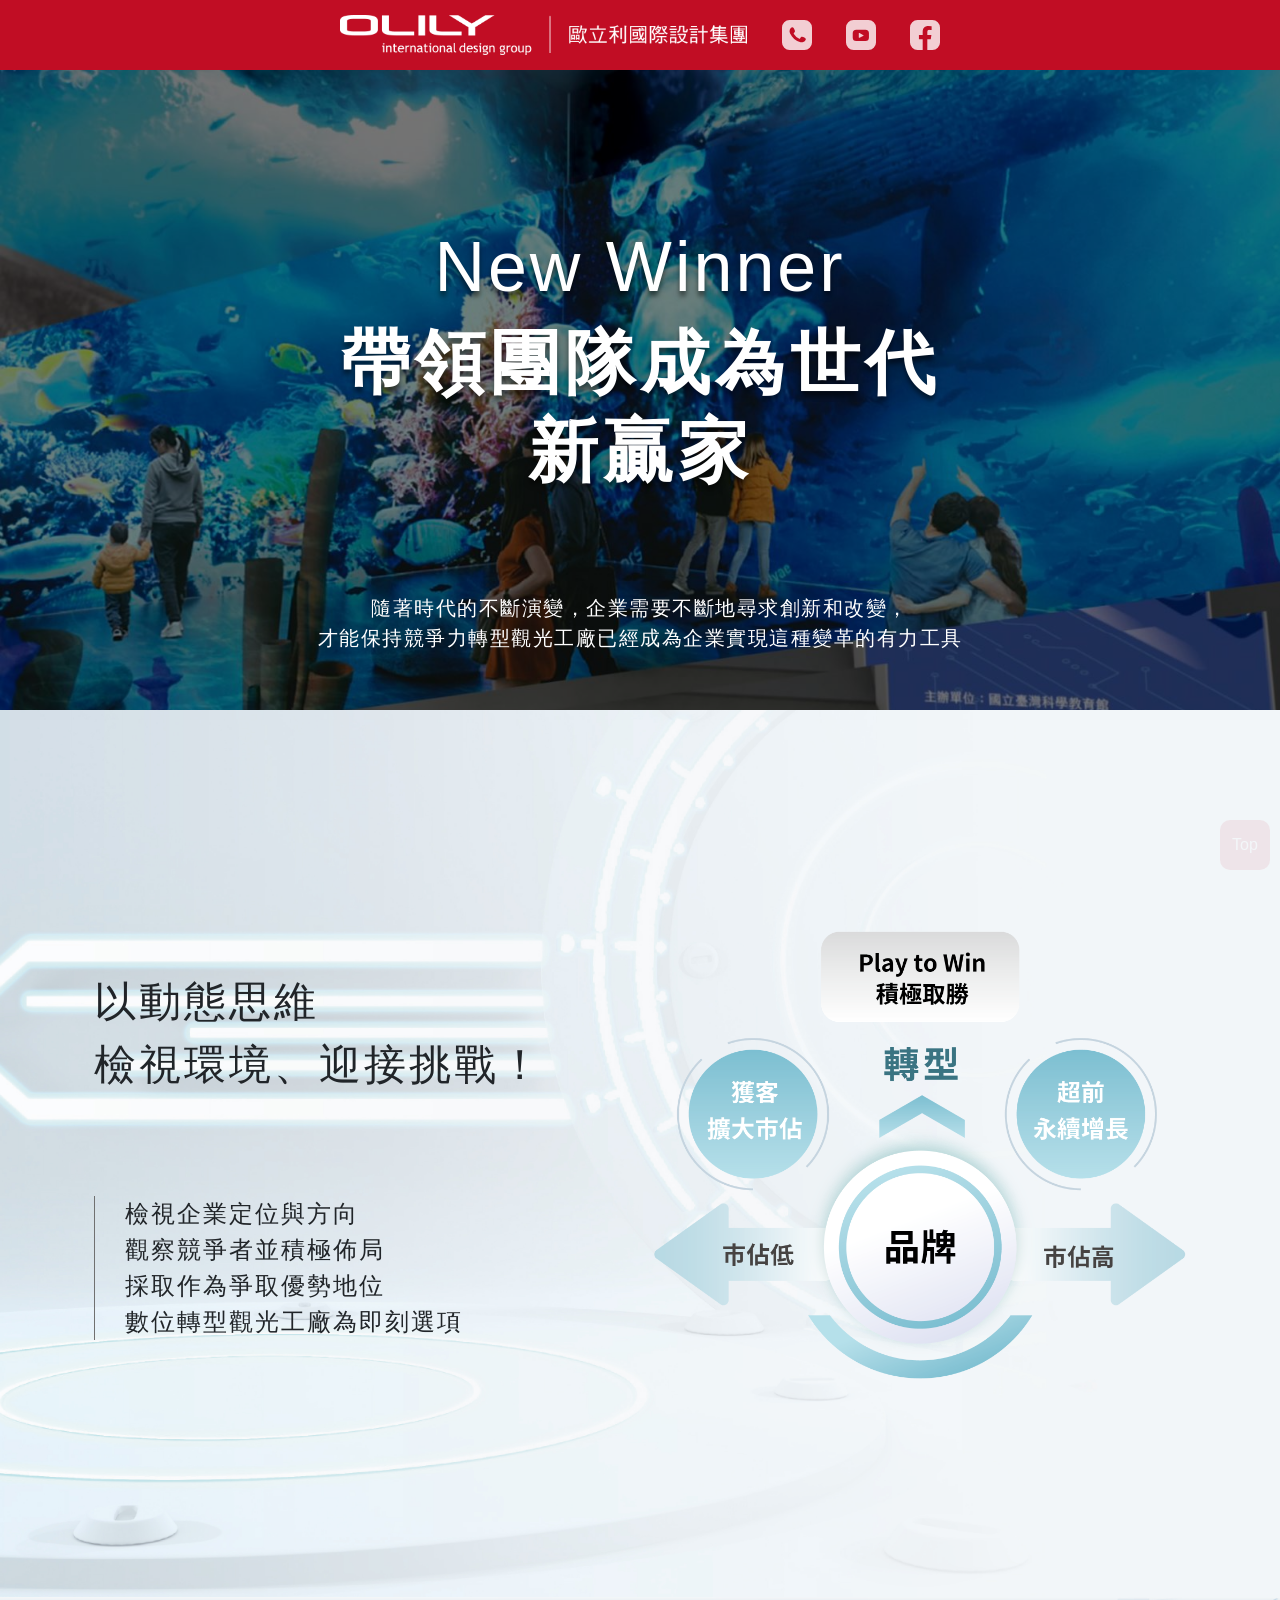
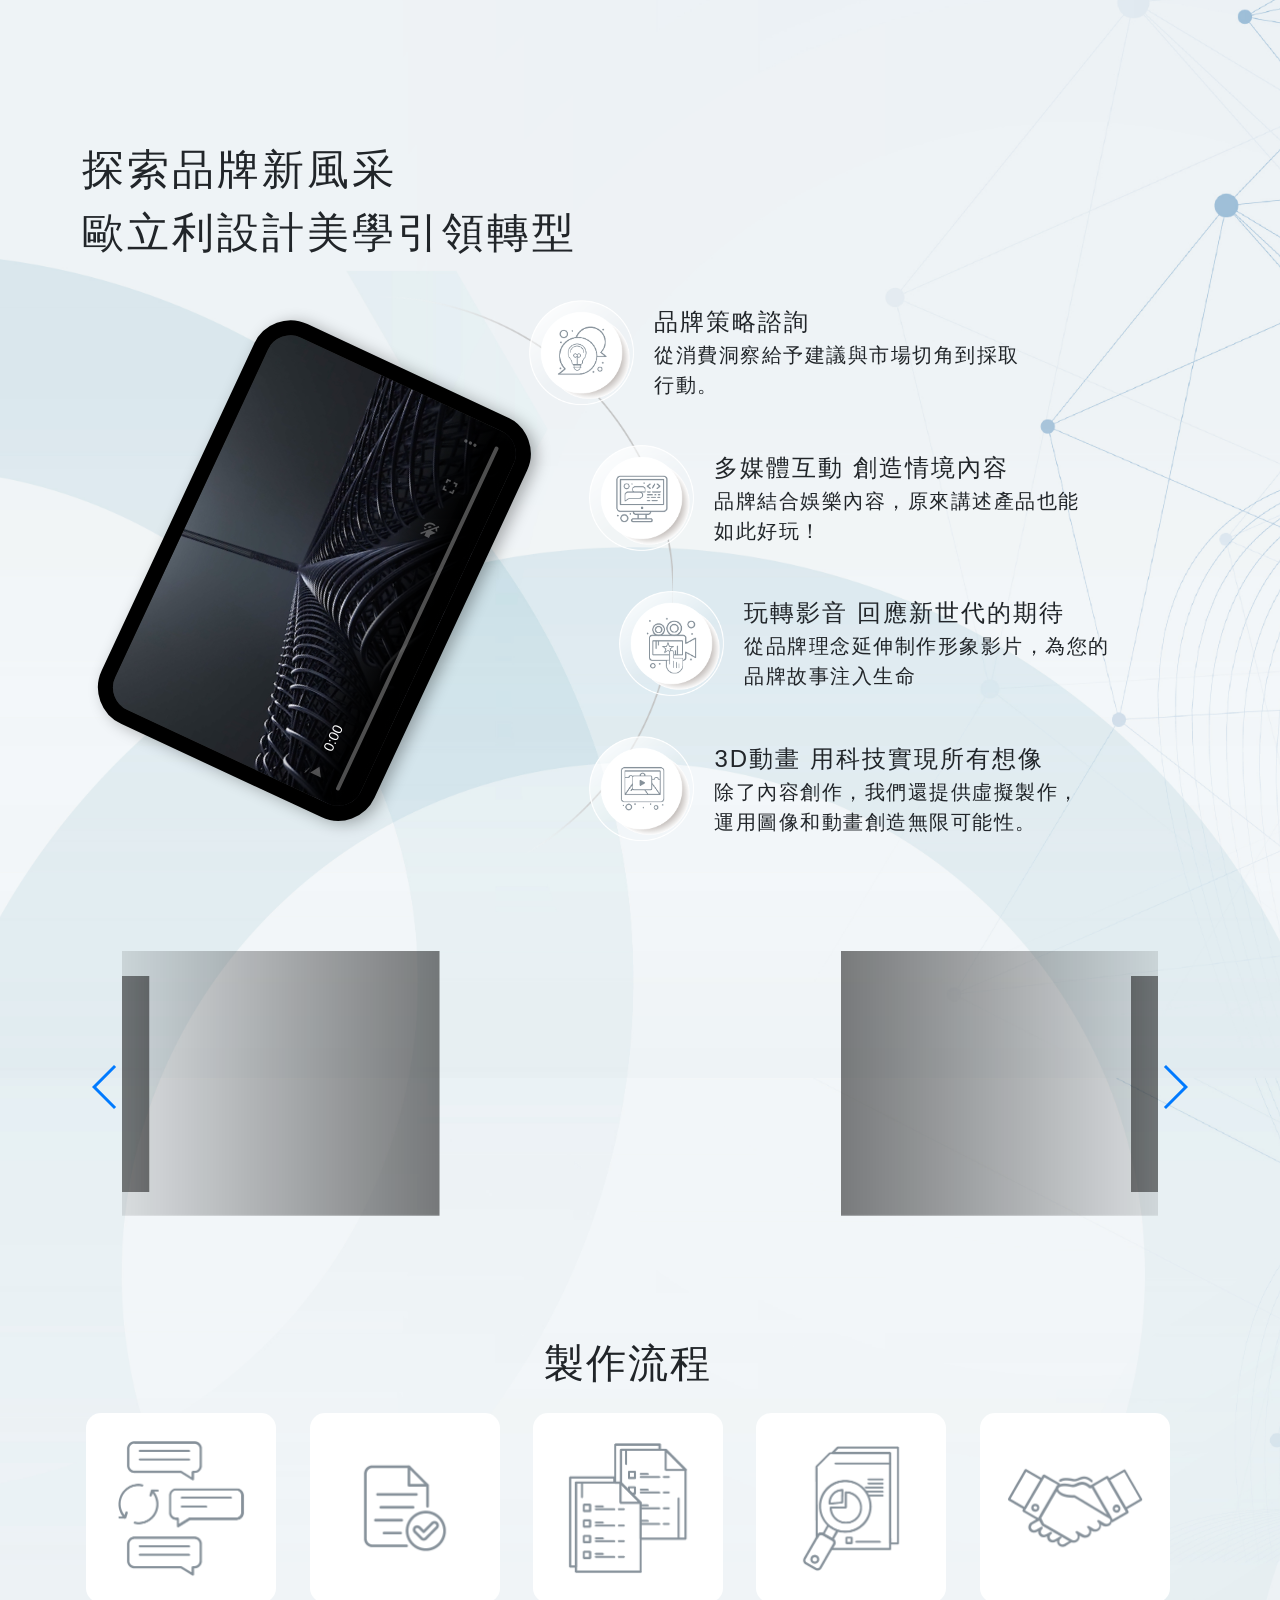
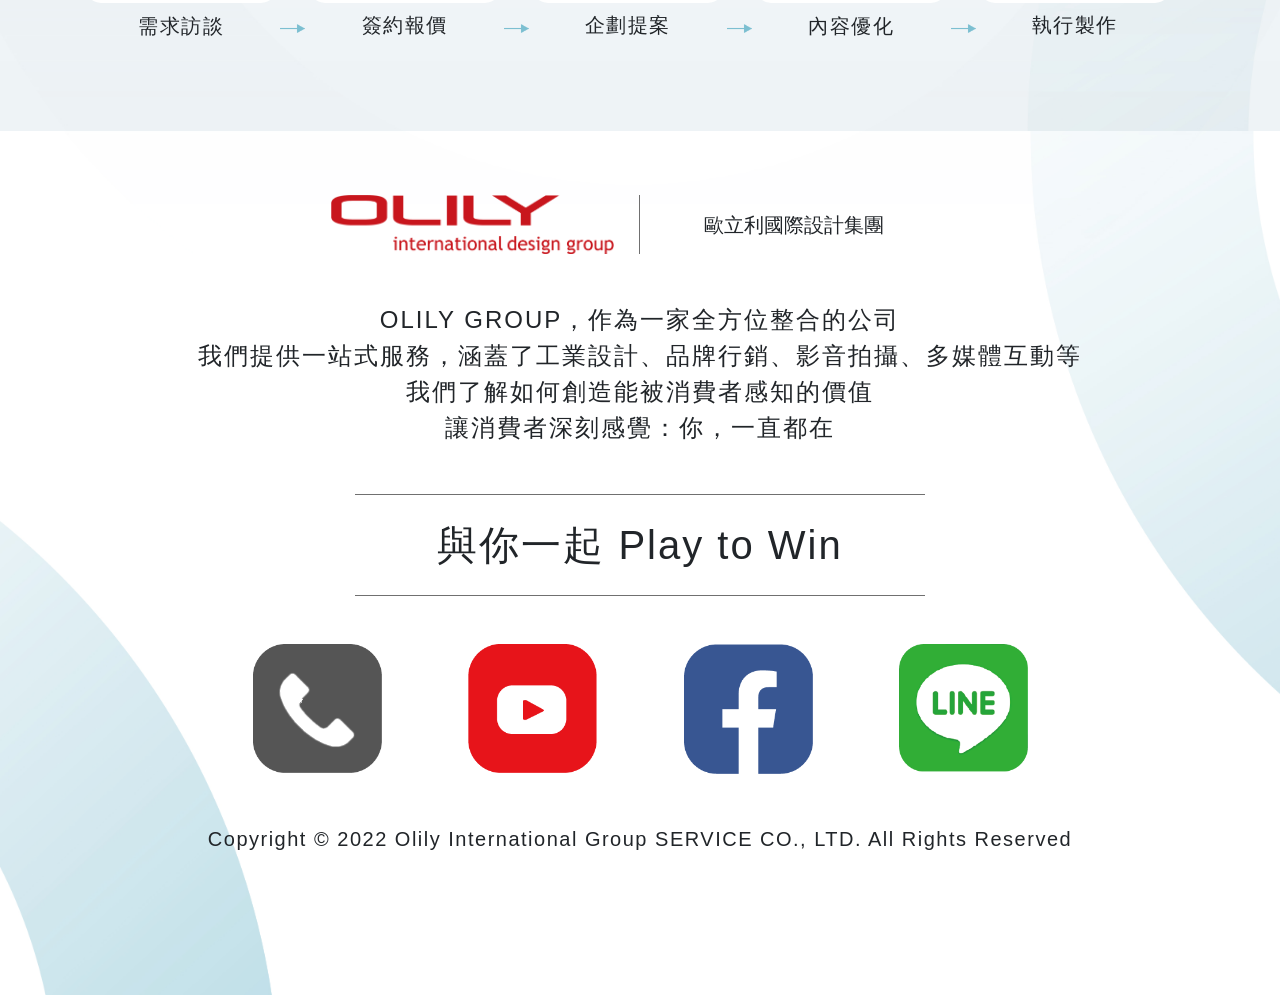
==== commit f3f82de2: "update video cover" ====
--- a/index.html
+++ b/index.html
@@ -79,7 +79,8 @@
                 <div class="row align-items-center m-auto">
                     <div class="col-md-5 col-12">
                         <div class="skew">
-                            <video id="myVideo_s2" autoplay="" loop="" playsinline="" controls="" muted="">
+                            <!-- <video id="myVideo_s2" autoplay="" loop="" playsinline="" controls="" muted=""> -->
+                            <video id="myVideo_s2" autoplay  muted playsinline controls poster="./upload/bg1-00.jpg">
                                 <source src="./videos/s1_video2.mp4" type="video/mp4">
                             </video>
                         </div>
--- a/css/style.css
+++ b/css/style.css
@@ -322,12 +322,13 @@
 
 .skew {
   position: relative;
+  z-index: 5;
 }
 .skew video {
   width: 100%;
   border: 15px solid #000;
   border-radius: 40px;
-  box-shadow: 0px 6px 15px rgba(15, 199, 255, 0.6);
+  box-shadow: 0px 6px 15px rgba(0, 0, 0, 0.3);
   background-color: #242424;
   transform: rotate(-65deg);
 }
@@ -451,6 +452,11 @@
   -o-object-fit: cover;
   object-fit: cover;
   -webkit-box-reflect: below 5px -webkit-linear-gradient(bottom, rgba(255, 0, 0, 0.1) 0%, transparent 32px, transparent 100%);
+}
+.carousel-3D-swiper .image-wrapper video source {
+  display: block;
+  width: 100%;
+  height: 100%;
 }
 
 .carousel-3D-swiper-section .swiper-pagination-bullet {
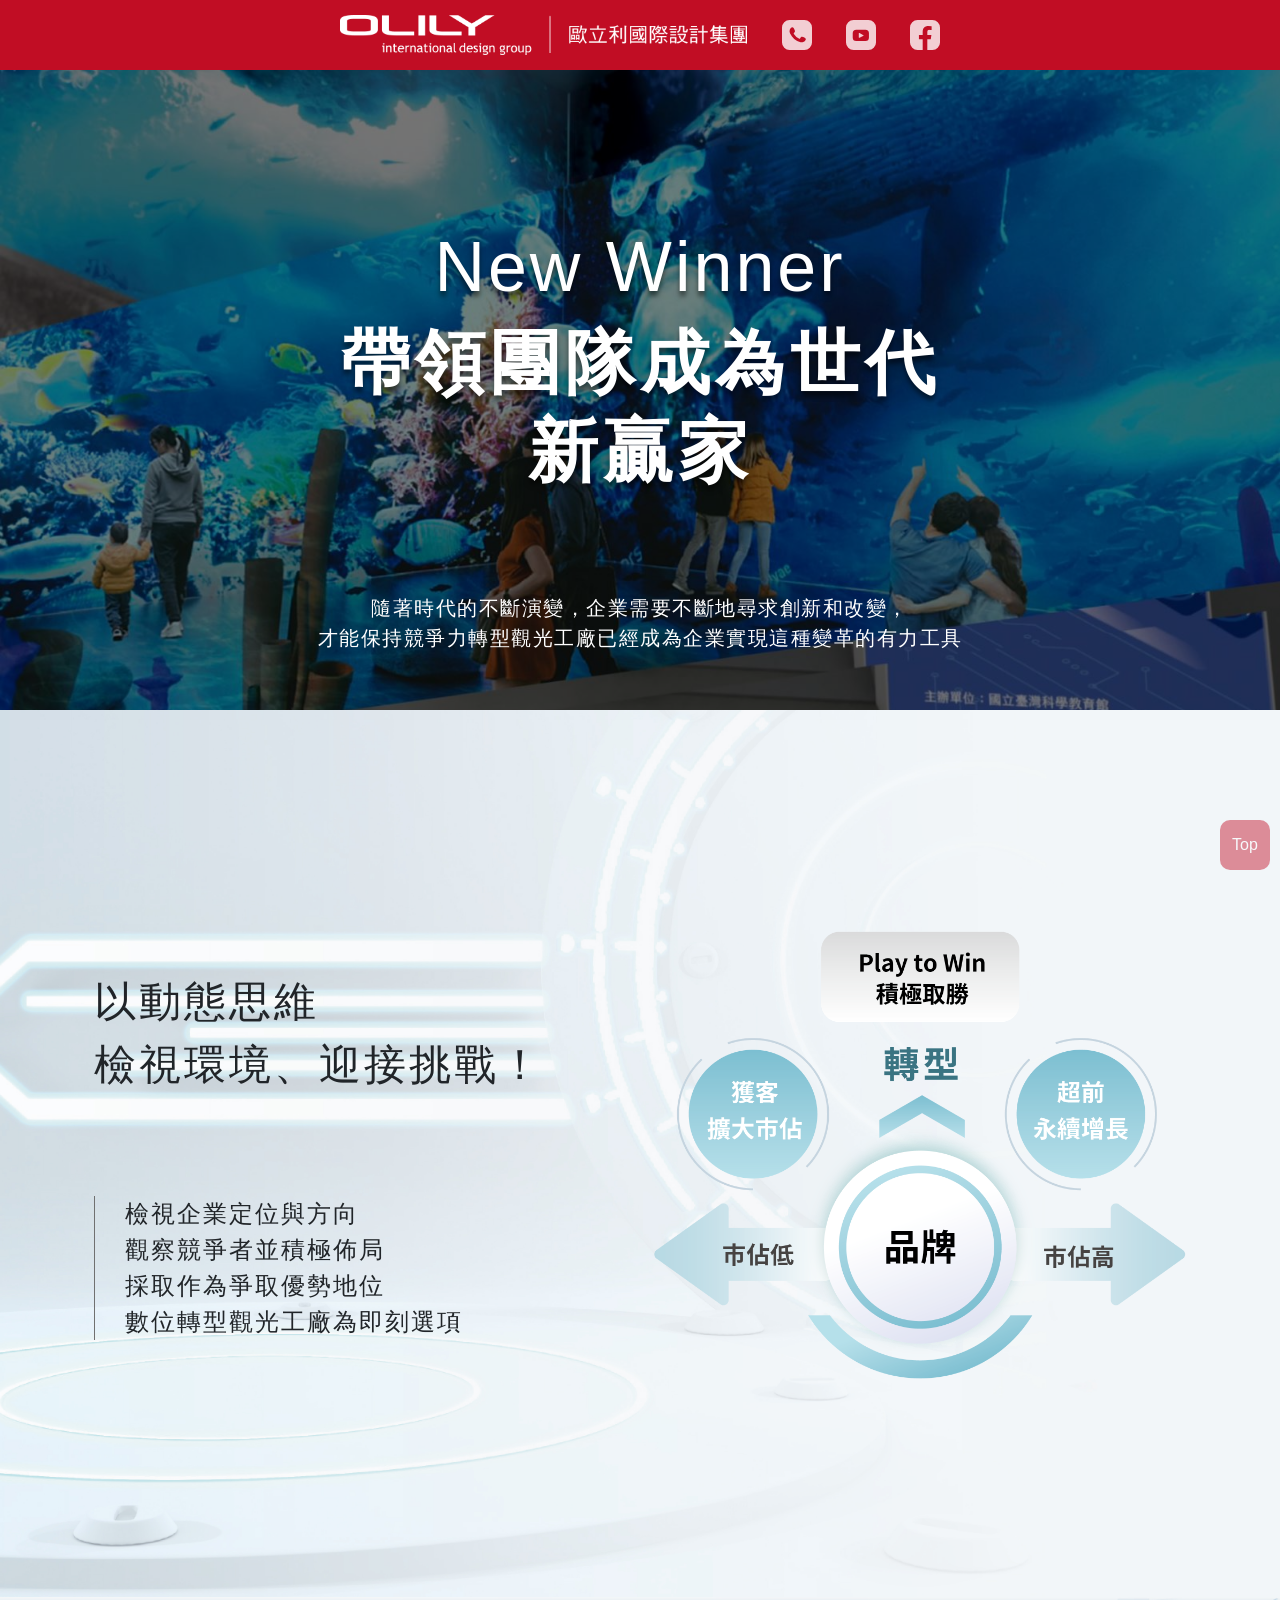
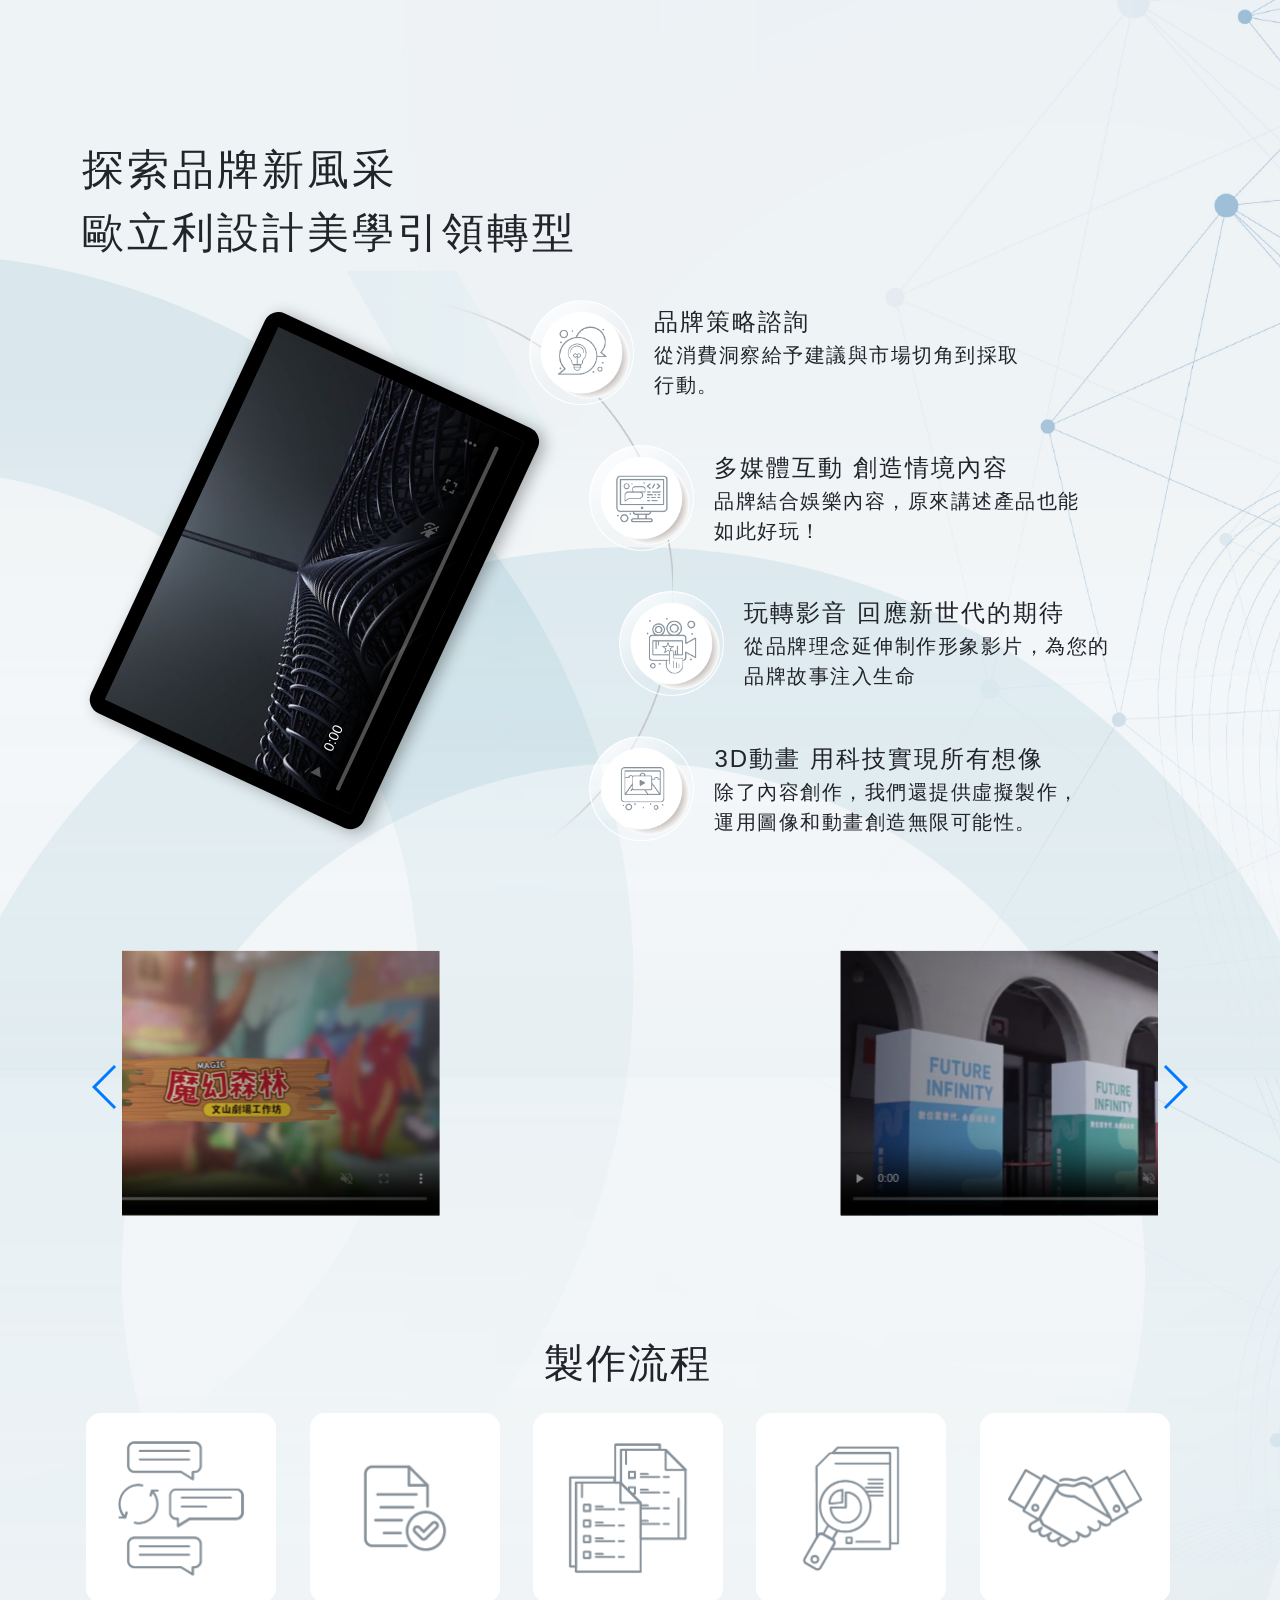
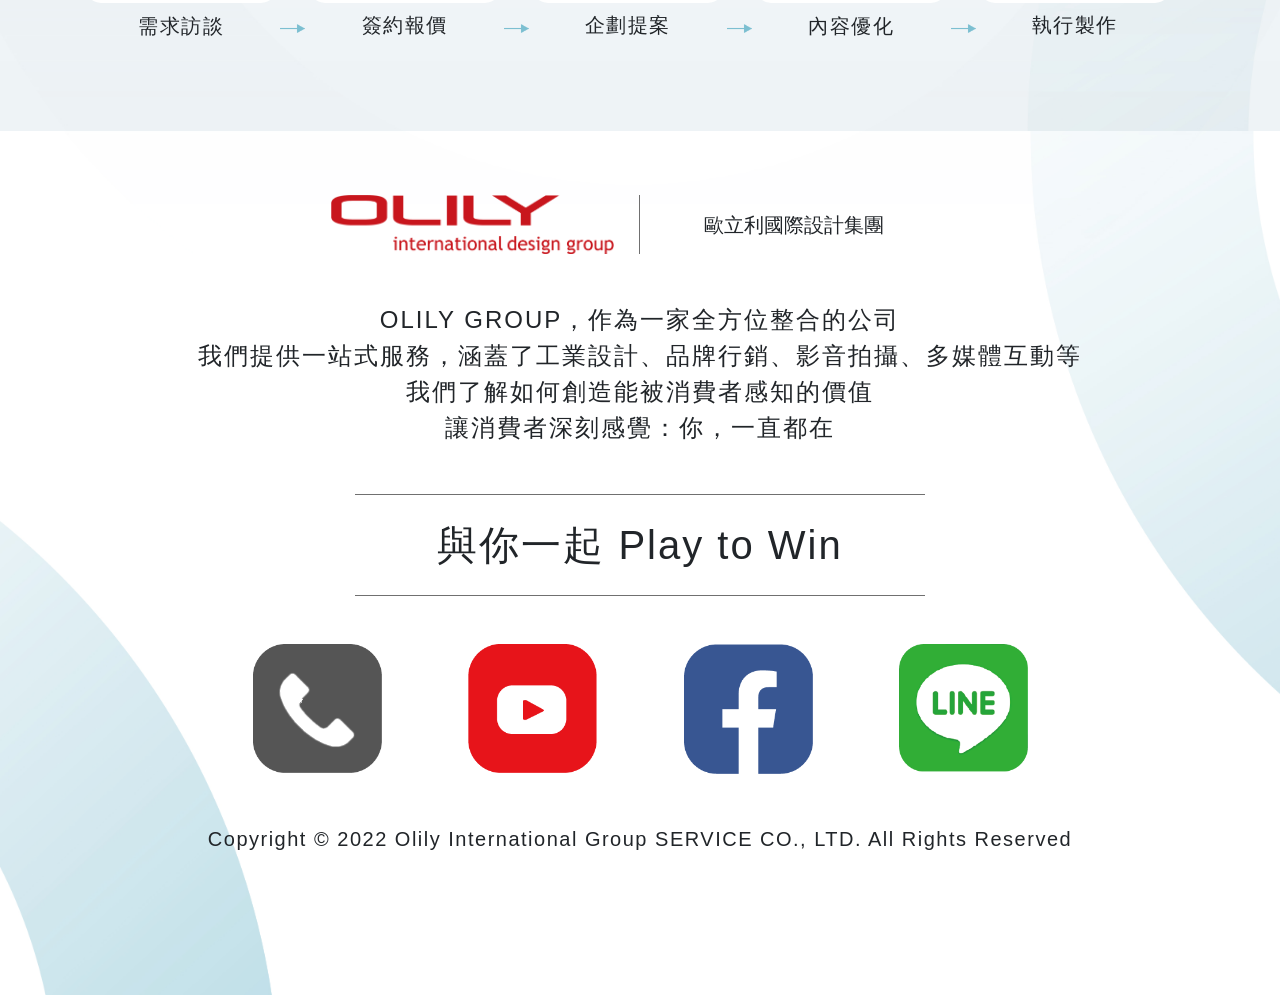
==== commit 0d1e0c2d: "update skew" ====
--- a/index.html
+++ b/index.html
@@ -79,7 +79,7 @@
                 <div class="row align-items-center m-auto">
                     <div class="col-md-5 col-12">
                         <div class="skew">
-                            <!-- <video id="myVideo_s2" autoplay="" loop="" playsinline="" controls="" muted=""> -->
+                            <!-- <video id="myVideo_s2" autoplay="" loop="" playsinline="" controls="" muted="" poster="./upload/bg1-00.jpg"> -->
                             <video id="myVideo_s2" autoplay  muted playsinline controls poster="./upload/bg1-00.jpg">
                                 <source src="./videos/s1_video2.mp4" type="video/mp4">
                             </video>
--- a/css/style.css
+++ b/css/style.css
@@ -323,22 +323,19 @@
 .skew {
   position: relative;
   z-index: 5;
-}
-.skew video {
-  width: 100%;
   border: 15px solid #000;
-  border-radius: 40px;
+  border-radius: 15px;
   box-shadow: 0px 6px 15px rgba(0, 0, 0, 0.3);
   background-color: #242424;
   transform: rotate(-65deg);
-}
-@media (max-width: 1200px) {
-  .skew video {
-    border-radius: 25px;
-  }
-}
-@media (max-width: 768px) {
-  .skew video {
+  overflow: hidden;
+}
+.skew video {
+  width: 100%;
+}
+@media (max-width: 1200px) {
+  .skew {
+    border-radius: 10px;
     transform: rotate(0deg);
   }
 }
@@ -403,6 +400,11 @@
 }
 .circle:nth-child(3) {
   transform: translateX(60px);
+}
+@media (max-width: 1200px) {
+  .circle:nth-child(3) {
+    transform: translateX(50px);
+  }
 }
 @media (max-width: 768px) {
   .circle:nth-child(3) {
